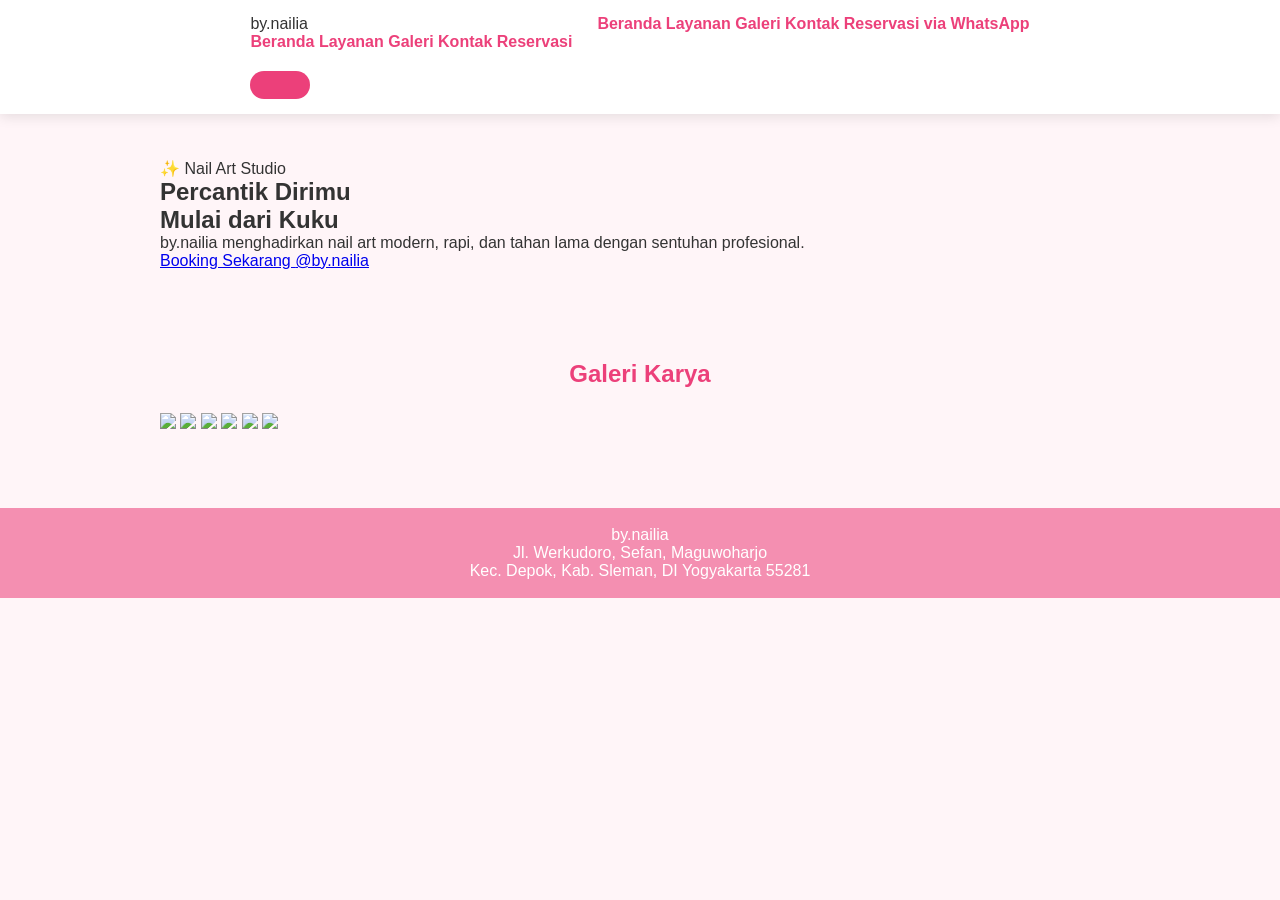
==== index.html @ e51bab2f "Update index.html" ====
<!DOCTYPE html>
<html lang="id">
<head>
    <meta charset="UTF-8">
    <meta name="viewport" content="width=device-width, initial-scale=1.0">
    <title>by.nailia | Nail Art Studio</title>

    <!-- Tailwind CSS CDN -->
    <script src="https://cdn.tailwindcss.com"></script>

    <!-- Lucide Icons -->
    <script src="https://unpkg.com/lucide@latest"></script>

    <!-- Google Fonts -->
    <link href="https://fonts.googleapis.com/css2?family=Playfair+Display:wght@700&family=Inter:wght@400;500;600;700&display=swap" rel="stylesheet">

    <!-- Custom CSS -->
    <link rel="stylesheet" href="style.css">
</head>

<body class="bg-rose-50/30 text-gray-800">

    <!-- Navbar -->
    <nav id="navbar" class="fixed w-full z-50 nav-transition py-6 bg-transparent">
        <div class="container mx-auto px-6 flex justify-between items-center">
            <div class="text-2xl font-serif font-bold text-rose-900 cursor-pointer">
                by<span class="text-rose-500">.nailia</span>
            </div>

            <div class="hidden md:flex space-x-8 items-center">
                <a href="#beranda" class="nav-link">Beranda</a>
                <a href="#layanan" class="nav-link">Layanan</a>
                <a href="#galeri" class="nav-link">Galeri</a>
                <a href="#kontak" class="nav-link">Kontak</a>
                <a href="https://wa.me/62895334598900" target="_blank" class="btn-primary">
                    Reservasi
                </a>
            </div>

            <button id="mobile-menu-btn" class="md:hidden text-gray-700">
                <i data-lucide="menu" size="28"></i>
            </button>
        </div>

        <div id="mobile-menu" class="hidden md:hidden bg-white absolute w-full shadow-xl border-t p-6 space-y-4">
            <a href="#beranda" class="mobile-link">Beranda</a>
            <a href="#layanan" class="mobile-link">Layanan</a>
            <a href="#galeri" class="mobile-link">Galeri</a>
            <a href="#kontak" class="mobile-link">Kontak</a>
            <a href="https://wa.me/62895334598900" target="_blank" class="btn-primary block text-center">
                Reservasi via WhatsApp
            </a>
        </div>
    </nav>

    <!-- Hero -->
    <section id="beranda" class="hero-section">
        <div class="blob blob-1"></div>
        <div class="blob blob-2"></div>
        <div class="blob blob-3"></div>

        <div class="container mx-auto px-6 relative z-10 text-center">
            <div class="badge">✨ Nail Art Studio</div>

            <h1 class="hero-title">
                Percantik Dirimu <br>
                Mulai dari <span class="gradient-text">Kuku</span>
            </h1>

            <p class="hero-desc">
                by.nailia menghadirkan nail art modern, rapi, dan tahan lama
                dengan sentuhan profesional.
            </p>

            <div class="flex flex-col md:flex-row justify-center gap-4">
                <a href="https://wa.me/62895334598900" target="_blank"
                   class="btn-primary flex items-center gap-2">
                    Booking Sekarang <i data-lucide="arrow-right"></i>
                </a>

                <a href="https://instagram.com/by.nailia" target="_blank"
                   class="btn-secondary flex items-center gap-2">
                    <i data-lucide="instagram" class="text-rose-500"></i>
                    @by.nailia
                </a>
            </div>
        </div>
    </section>

    <!-- Galeri -->
    <section id="galeri" class="py-20 bg-white">
        <div class="container mx-auto px-6">
            <h2 class="text-3xl font-serif font-bold text-center mb-12">
                Galeri Karya
            </h2>

            <div class="grid grid-cols-2 md:grid-cols-3 gap-6">
                <img src="https://images.unsplash.com/photo-1604654894610-df63bc536371?q=80&w=800&auto=format&fit=crop" class="gallery-img">
                <img src="https://images.unsplash.com/photo-1599695669265-27a36f556942?q=80&w=800&auto=format&fit=crop" class="gallery-img">
                <img src="https://images.unsplash.com/photo-1632973547721-e85d46e30891?q=80&w=800&auto=format&fit=crop" class="gallery-img">
                <img src="https://images.unsplash.com/photo-1522337360705-8763d39a8204?q=80&w=800&auto=format&fit=crop" class="gallery-img">
                <img src="https://images.unsplash.com/photo-1519017712217-a57921b7e5be?q=80&w=800&auto=format&fit=crop" class="gallery-img">
                <img src="https://images.unsplash.com/photo-1596919290826-b7d603a11c1d?q=80&w=800&auto=format&fit=crop" class="gallery-img">
            </div>
        </div>
    </section>

    <!-- Kontak -->
    <footer id="kontak" class="bg-gray-900 text-gray-300 py-12 text-center">
        <div class="text-2xl font-serif font-bold text-white mb-4">
            by<span class="text-rose-500">.nailia</span>
        </div>

        <p class="text-sm mb-2">
            Jl. Werkudoro, Sefan, Maguwoharjo
        </p>
        <p class="text-sm mb-6">
            Kec. Depok, Kab. Sleman, DI Yogyakarta 55281
        </p>

        <div class="flex justify-center gap-6 text-rose-500 mb-6">
            <a href="https://instagram.com/by.nailia" target="_blank">
                <i data-lucide="instagram
---- style.css ----
* {
    margin: 0;
    padding: 0;
    box-sizing: border-box;
    font-family: 'Segoe UI', sans-serif;
}

body {
    background-color: #fff5f8;
    color: #333;
}

/* Header */
header {
    background: linear-gradient(135deg, #f48fb1, #fbc2d9);
    text-align: center;
    padding: 45px 20px;
    color: white;
}

header h1 {
    font-size: 40px;
    letter-spacing: 1px;
}

header p {
    margin-top: 10px;
    font-size: 18px;
}

/* Navbar */
nav {
    background-color: white;
    display: flex;
    justify-content: center;
    gap: 25px;
    padding: 15px;
    box-shadow: 0 3px 12px rgba(0,0,0,0.1);
}

nav a {
    text-decoration: none;
    color: #ec407a;
    font-weight: 600;
}

nav a:hover {
    color: #c2185b;
}

/* Section */
section {
    padding: 45px 20px;
    max-width: 1000px;
    margin: auto;
}

section h2 {
    text-align: center;
    color: #ec407a;
    margin-bottom: 25px;
}

/* Gallery */
.gallery {
    display: grid;
    grid-template-columns: repeat(auto-fit, minmax(180px, 1fr));
    gap: 20px;
}

.card {
    background: white;
    padding: 35px;
    border-radius: 18px;
    text-align: center;
    font-size: 18px;
    box-shadow: 0 8px 20px rgba(0,0,0,0.12);
    transition: all 0.3s ease;
}

.card:hover {
    transform: translateY(-8px);
}

/* Services */
ul {
    list-style: none;
    text-align: center;
}

ul li {
    background-color: #fde4ec;
    margin: 12px auto;
    padding: 14px;
    width: 65%;
    border-radius: 12px;
}

/* Contact */
#contact {
    text-align: center;
}

button {
    margin-top: 20px;
    padding: 14px 30px;
    border: none;
    background-color: #ec407a;
    color: white;
    border-radius: 30px;
    font-size: 16px;
    cursor: pointer;
}

button:hover {
    background-color: #c2185b;
}

/* Footer */
footer {
    background-color: #f48fb1;
    color: white;
    text-align: center;
    padding: 18px;
    margin-top: 30px;
}
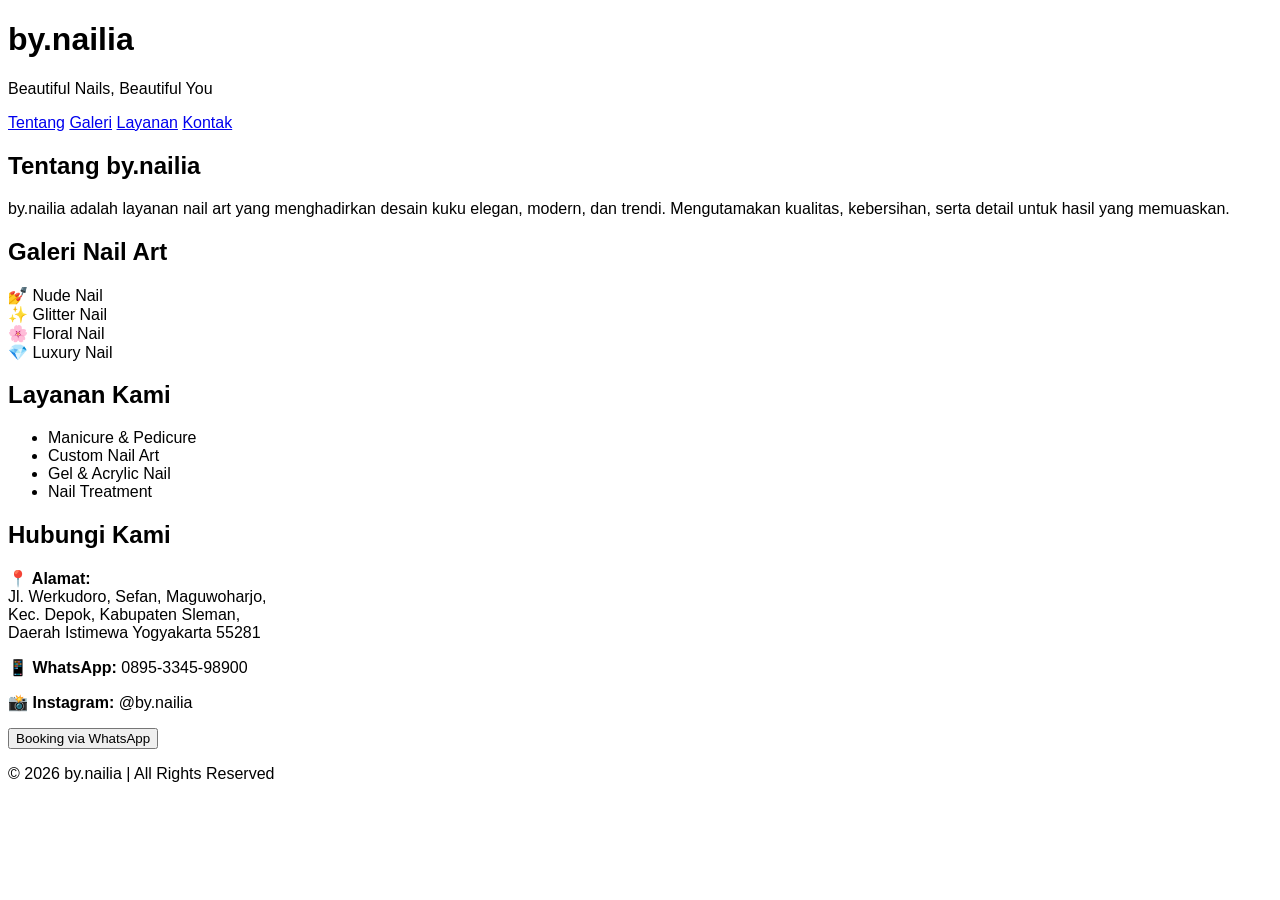
==== commit 6c6305ab: "Update index.html" ====
--- a/index.html
+++ b/index.html
@@ -4,120 +4,69 @@
     <meta charset="UTF-8">
     <meta name="viewport" content="width=device-width, initial-scale=1.0">
     <title>by.nailia | Nail Art Studio</title>
-
-    <!-- Tailwind CSS CDN -->
-    <script src="https://cdn.tailwindcss.com"></script>
-
-    <!-- Lucide Icons -->
-    <script src="https://unpkg.com/lucide@latest"></script>
-
-    <!-- Google Fonts -->
-    <link href="https://fonts.googleapis.com/css2?family=Playfair+Display:wght@700&family=Inter:wght@400;500;600;700&display=swap" rel="stylesheet">
-
-    <!-- Custom CSS -->
     <link rel="stylesheet" href="style.css">
 </head>
+<body>
 
-<body class="bg-rose-50/30 text-gray-800">
+    <header>
+        <h1>by.nailia</h1>
+        <p>Beautiful Nails, Beautiful You</p>
+    </header>
 
-    <!-- Navbar -->
-    <nav id="navbar" class="fixed w-full z-50 nav-transition py-6 bg-transparent">
-        <div class="container mx-auto px-6 flex justify-between items-center">
-            <div class="text-2xl font-serif font-bold text-rose-900 cursor-pointer">
-                by<span class="text-rose-500">.nailia</span>
-            </div>
-
-            <div class="hidden md:flex space-x-8 items-center">
-                <a href="#beranda" class="nav-link">Beranda</a>
-                <a href="#layanan" class="nav-link">Layanan</a>
-                <a href="#galeri" class="nav-link">Galeri</a>
-                <a href="#kontak" class="nav-link">Kontak</a>
-                <a href="https://wa.me/62895334598900" target="_blank" class="btn-primary">
-                    Reservasi
-                </a>
-            </div>
-
-            <button id="mobile-menu-btn" class="md:hidden text-gray-700">
-                <i data-lucide="menu" size="28"></i>
-            </button>
-        </div>
-
-        <div id="mobile-menu" class="hidden md:hidden bg-white absolute w-full shadow-xl border-t p-6 space-y-4">
-            <a href="#beranda" class="mobile-link">Beranda</a>
-            <a href="#layanan" class="mobile-link">Layanan</a>
-            <a href="#galeri" class="mobile-link">Galeri</a>
-            <a href="#kontak" class="mobile-link">Kontak</a>
-            <a href="https://wa.me/62895334598900" target="_blank" class="btn-primary block text-center">
-                Reservasi via WhatsApp
-            </a>
-        </div>
+    <nav>
+        <a href="#about">Tentang</a>
+        <a href="#gallery">Galeri</a>
+        <a href="#services">Layanan</a>
+        <a href="#contact">Kontak</a>
     </nav>
 
-    <!-- Hero -->
-    <section id="beranda" class="hero-section">
-        <div class="blob blob-1"></div>
-        <div class="blob blob-2"></div>
-        <div class="blob blob-3"></div>
+    <section id="about">
+        <h2>Tentang by.nailia</h2>
+        <p>
+            by.nailia adalah layanan nail art yang menghadirkan desain kuku
+            elegan, modern, dan trendi. Mengutamakan kualitas, kebersihan,
+            serta detail untuk hasil yang memuaskan.
+        </p>
+    </section>
 
-        <div class="container mx-auto px-6 relative z-10 text-center">
-            <div class="badge">✨ Nail Art Studio</div>
-
-            <h1 class="hero-title">
-                Percantik Dirimu <br>
-                Mulai dari <span class="gradient-text">Kuku</span>
-            </h1>
-
-            <p class="hero-desc">
-                by.nailia menghadirkan nail art modern, rapi, dan tahan lama
-                dengan sentuhan profesional.
-            </p>
-
-            <div class="flex flex-col md:flex-row justify-center gap-4">
-                <a href="https://wa.me/62895334598900" target="_blank"
-                   class="btn-primary flex items-center gap-2">
-                    Booking Sekarang <i data-lucide="arrow-right"></i>
-                </a>
-
-                <a href="https://instagram.com/by.nailia" target="_blank"
-                   class="btn-secondary flex items-center gap-2">
-                    <i data-lucide="instagram" class="text-rose-500"></i>
-                    @by.nailia
-                </a>
-            </div>
+    <section id="gallery">
+        <h2>Galeri Nail Art</h2>
+        <div class="gallery">
+            <div class="card">💅 Nude Nail</div>
+            <div class="card">✨ Glitter Nail</div>
+            <div class="card">🌸 Floral Nail</div>
+            <div class="card">💎 Luxury Nail</div>
         </div>
     </section>
 
-    <!-- Galeri -->
-    <section id="galeri" class="py-20 bg-white">
-        <div class="container mx-auto px-6">
-            <h2 class="text-3xl font-serif font-bold text-center mb-12">
-                Galeri Karya
-            </h2>
-
-            <div class="grid grid-cols-2 md:grid-cols-3 gap-6">
-                <img src="https://images.unsplash.com/photo-1604654894610-df63bc536371?q=80&w=800&auto=format&fit=crop" class="gallery-img">
-                <img src="https://images.unsplash.com/photo-1599695669265-27a36f556942?q=80&w=800&auto=format&fit=crop" class="gallery-img">
-                <img src="https://images.unsplash.com/photo-1632973547721-e85d46e30891?q=80&w=800&auto=format&fit=crop" class="gallery-img">
-                <img src="https://images.unsplash.com/photo-1522337360705-8763d39a8204?q=80&w=800&auto=format&fit=crop" class="gallery-img">
-                <img src="https://images.unsplash.com/photo-1519017712217-a57921b7e5be?q=80&w=800&auto=format&fit=crop" class="gallery-img">
-                <img src="https://images.unsplash.com/photo-1596919290826-b7d603a11c1d?q=80&w=800&auto=format&fit=crop" class="gallery-img">
-            </div>
-        </div>
+    <section id="services">
+        <h2>Layanan Kami</h2>
+        <ul>
+            <li>Manicure & Pedicure</li>
+            <li>Custom Nail Art</li>
+            <li>Gel & Acrylic Nail</li>
+            <li>Nail Treatment</li>
+        </ul>
     </section>
 
-    <!-- Kontak -->
-    <footer id="kontak" class="bg-gray-900 text-gray-300 py-12 text-center">
-        <div class="text-2xl font-serif font-bold text-white mb-4">
-            by<span class="text-rose-500">.nailia</span>
-        </div>
+    <section id="contact">
+        <h2>Hubungi Kami</h2>
+        <p><strong>📍 Alamat:</strong><br>
+        Jl. Werkudoro, Sefan, Maguwoharjo,<br>
+        Kec. Depok, Kabupaten Sleman,<br>
+        Daerah Istimewa Yogyakarta 55281</p>
 
-        <p class="text-sm mb-2">
-            Jl. Werkudoro, Sefan, Maguwoharjo
-        </p>
-        <p class="text-sm mb-6">
-            Kec. Depok, Kab. Sleman, DI Yogyakarta 55281
-        </p>
+        <p><strong>📱 WhatsApp:</strong> 0895-3345-98900</p>
+        <p><strong>📸 Instagram:</strong> @by.nailia</p>
 
-        <div class="flex justify-center gap-6 text-rose-500 mb-6">
-            <a href="https://instagram.com/by.nailia" target="_blank">
-                <i data-lucide="instagram
+        <a href="https://wa.me/62895334598900" target="_blank">
+            <button>Booking via WhatsApp</button>
+        </a>
+    </section>
+
+    <footer>
+        <p>© 2026 by.nailia | All Rights Reserved</p>
+    </footer>
+
+</body>
+</html>
--- a/style.css
+++ b/style.css
@@ -1,126 +1,126 @@
-* {
-    margin: 0;
-    padding: 0;
-    box-sizing: border-box;
-    font-family: 'Segoe UI', sans-serif;
+body {
+    font-family: 'Inter', sans-serif;
 }
 
-body {
-    background-color: #fff5f8;
-    color: #333;
+.font-serif {
+    font-family: 'Playfair Display', serif;
 }
 
-/* Header */
-header {
-    background: linear-gradient(135deg, #f48fb1, #fbc2d9);
-    text-align: center;
-    padding: 45px 20px;
-    color: white;
-}
-
-header h1 {
-    font-size: 40px;
-    letter-spacing: 1px;
-}
-
-header p {
-    margin-top: 10px;
-    font-size: 18px;
-}
-
-/* Navbar */
-nav {
-    background-color: white;
-    display: flex;
-    justify-content: center;
-    gap: 25px;
-    padding: 15px;
-    box-shadow: 0 3px 12px rgba(0,0,0,0.1);
-}
-
-nav a {
-    text-decoration: none;
-    color: #ec407a;
-    font-weight: 600;
-}
-
-nav a:hover {
-    color: #c2185b;
-}
-
-/* Section */
-section {
-    padding: 45px 20px;
-    max-width: 1000px;
-    margin: auto;
-}
-
-section h2 {
-    text-align: center;
-    color: #ec407a;
-    margin-bottom: 25px;
-}
-
-/* Gallery */
-.gallery {
-    display: grid;
-    grid-template-columns: repeat(auto-fit, minmax(180px, 1fr));
-    gap: 20px;
-}
-
-.card {
-    background: white;
-    padding: 35px;
-    border-radius: 18px;
-    text-align: center;
-    font-size: 18px;
-    box-shadow: 0 8px 20px rgba(0,0,0,0.12);
+.nav-transition {
     transition: all 0.3s ease;
 }
 
-.card:hover {
-    transform: translateY(-8px);
+.nav-link {
+    color: #4b5563;
+    font-weight: 500;
 }
 
-/* Services */
-ul {
-    list-style: none;
-    text-align: center;
+.nav-link:hover {
+    color: #e11d48;
 }
 
-ul li {
-    background-color: #fde4ec;
-    margin: 12px auto;
-    padding: 14px;
-    width: 65%;
-    border-radius: 12px;
+.btn-primary {
+    padding: 0.75rem 2rem;
+    background: #f43f5e;
+    color: white;
+    border-radius: 9999px;
+    font-weight: 600;
+    transition: all 0.3s;
 }
 
-/* Contact */
-#contact {
-    text-align: center;
+.btn-primary:hover {
+    background: #e11d48;
+    transform: scale(1.05);
 }
 
-button {
-    margin-top: 20px;
-    padding: 14px 30px;
-    border: none;
-    background-color: #ec407a;
-    color: white;
-    border-radius: 30px;
-    font-size: 16px;
-    cursor: pointer;
+.btn-secondary {
+    padding: 0.75rem 2rem;
+    border: 1px solid #e5e7eb;
+    border-radius: 9999px;
+    font-weight: 600;
+    background: white;
 }
 
-button:hover {
-    background-color: #c2185b;
+.hero-section {
+    position: relative;
+    padding: 10rem 0 6rem;
+    overflow: hidden;
 }
 
-/* Footer */
-footer {
-    background-color: #f48fb1;
-    color: white;
-    text-align: center;
-    padding: 18px;
-    margin-top: 30px;
+.hero-title {
+    font-size: 3rem;
+    font-weight: 700;
+    margin-bottom: 1.5rem;
 }
+
+.hero-desc {
+    max-width: 600px;
+    margin: 0 auto 2.5rem;
+    color: #6b7280;
+}
+
+.gradient-text {
+    background: linear-gradient(to right, #f43f5e, #a855f7);
+    -webkit-background-clip: text;
+    color: transparent;
+}
+
+.badge {
+    display: inline-block;
+    padding: 0.4rem 1rem;
+    background: #ffe4e6;
+    color: #e11d48;
+    border-radius: 9999px;
+    font-size: 0.875rem;
+    font-weight: 600;
+    margin-bottom: 1.5rem;
+}
+
+.gallery-img {
+    border-radius: 1rem;
+    aspect-ratio: 1 / 1;
+    object-fit: cover;
+    transition: transform 0.5s;
+}
+
+.gallery-img:hover {
+    transform: scale(1.05);
+}
+
+/* Blob animation */
+@keyframes blob {
+    0% { transform: translate(0,0) scale(1); }
+    33% { transform: translate(30px,-50px) scale(1.1); }
+    66% { transform: translate(-20px,20px) scale(0.9); }
+    100% { transform: translate(0,0) scale(1); }
+}
+
+.blob {
+    position: absolute;
+    width: 24rem;
+    height: 24rem;
+    border-radius: 50%;
+    filter: blur(60px);
+    opacity: 0.3;
+    animation: blob 7s infinite;
+}
+
+.blob-1 {
+    background: #fecdd3;
+    top: -5rem;
+    right: -5rem;
+}
+
+.blob-2 {
+    background: #e9d5ff;
+    top: -5rem;
+    left: -5rem;
+    animation-delay: 2s;
+}
+
+.blob-3 {
+    background: #fbcfe8;
+    bottom: -8rem;
+    left: 5rem;
+    animation-delay: 4s;
+}
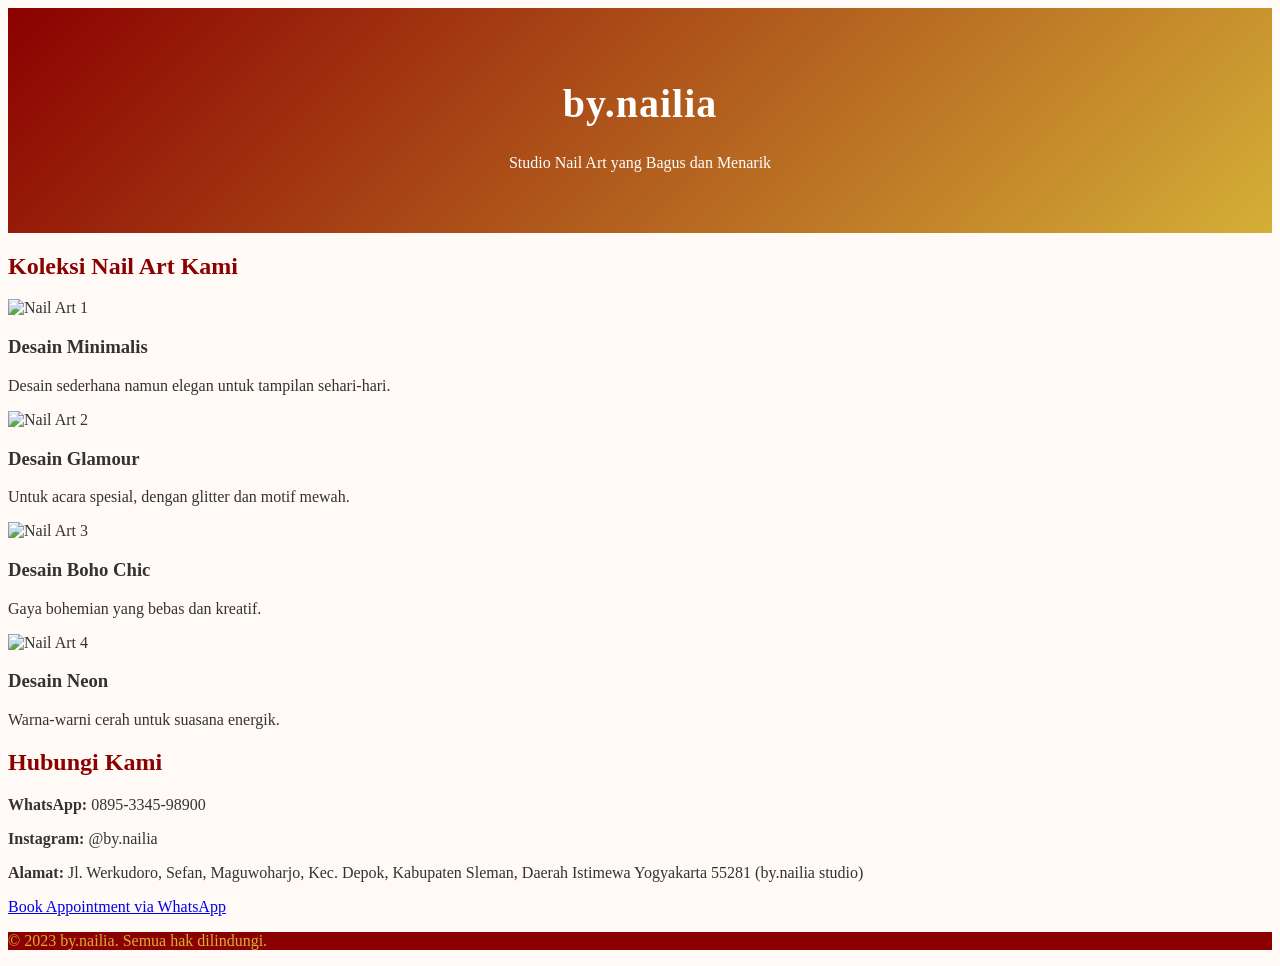
==== commit dd736df5: "Update index.html" ====
--- a/index.html
+++ b/index.html
@@ -3,70 +3,53 @@
 <head>
     <meta charset="UTF-8">
     <meta name="viewport" content="width=device-width, initial-scale=1.0">
-    <title>by.nailia | Nail Art Studio</title>
+    <title>by.nailia - Nail Art Studio</title>
     <link rel="stylesheet" href="style.css">
 </head>
 <body>
-
     <header>
         <h1>by.nailia</h1>
-        <p>Beautiful Nails, Beautiful You</p>
+        <p>Studio Nail Art yang Bagus dan Menarik</p>
     </header>
-
-    <nav>
-        <a href="#about">Tentang</a>
-        <a href="#gallery">Galeri</a>
-        <a href="#services">Layanan</a>
-        <a href="#contact">Kontak</a>
-    </nav>
-
-    <section id="about">
-        <h2>Tentang by.nailia</h2>
-        <p>
-            by.nailia adalah layanan nail art yang menghadirkan desain kuku
-            elegan, modern, dan trendi. Mengutamakan kualitas, kebersihan,
-            serta detail untuk hasil yang memuaskan.
-        </p>
-    </section>
-
-    <section id="gallery">
-        <h2>Galeri Nail Art</h2>
-        <div class="gallery">
-            <div class="card">💅 Nude Nail</div>
-            <div class="card">✨ Glitter Nail</div>
-            <div class="card">🌸 Floral Nail</div>
-            <div class="card">💎 Luxury Nail</div>
-        </div>
-    </section>
-
-    <section id="services">
-        <h2>Layanan Kami</h2>
-        <ul>
-            <li>Manicure & Pedicure</li>
-            <li>Custom Nail Art</li>
-            <li>Gel & Acrylic Nail</li>
-            <li>Nail Treatment</li>
-        </ul>
-    </section>
-
-    <section id="contact">
-        <h2>Hubungi Kami</h2>
-        <p><strong>📍 Alamat:</strong><br>
-        Jl. Werkudoro, Sefan, Maguwoharjo,<br>
-        Kec. Depok, Kabupaten Sleman,<br>
-        Daerah Istimewa Yogyakarta 55281</p>
-
-        <p><strong>📱 WhatsApp:</strong> 0895-3345-98900</p>
-        <p><strong>📸 Instagram:</strong> @by.nailia</p>
-
-        <a href="https://wa.me/62895334598900" target="_blank">
-            <button>Booking via WhatsApp</button>
-        </a>
-    </section>
-
+    
+    <div class="container">
+        <section class="section">
+            <h2>Koleksi Nail Art Kami</h2>
+            <div class="nail-art-gallery">
+                <div class="nail-art-item">
+                    <img src="https://via.placeholder.com/300x200?text=Nail+Art+1" alt="Nail Art 1">
+                    <h3>Desain Minimalis</h3>
+                    <p>Desain sederhana namun elegan untuk tampilan sehari-hari.</p>
+                </div>
+                <div class="nail-art-item">
+                    <img src="https://via.placeholder.com/300x200?text=Nail+Art+2" alt="Nail Art 2">
+                    <h3>Desain Glamour</h3>
+                    <p>Untuk acara spesial, dengan glitter dan motif mewah.</p>
+                </div>
+                <div class="nail-art-item">
+                    <img src="https://via.placeholder.com/300x200?text=Nail+Art+3" alt="Nail Art 3">
+                    <h3>Desain Boho Chic</h3>
+                    <p>Gaya bohemian yang bebas dan kreatif.</p>
+                </div>
+                <div class="nail-art-item">
+                    <img src="https://via.placeholder.com/300x200?text=Nail+Art+4" alt="Nail Art 4">
+                    <h3>Desain Neon</h3>
+                    <p>Warna-warni cerah untuk suasana energik.</p>
+                </div>
+            </div>
+        </section>
+        
+        <section class="section contact">
+            <h2>Hubungi Kami</h2>
+            <p><strong>WhatsApp:</strong> 0895-3345-98900</p>
+            <p><strong>Instagram:</strong> @by.nailia</p>
+            <p><strong>Alamat:</strong> Jl. Werkudoro, Sefan, Maguwoharjo, Kec. Depok, Kabupaten Sleman, Daerah Istimewa Yogyakarta 55281 (by.nailia studio)</p>
+            <a href="https://wa.me/0895334598900?text=Halo%20by.nailia,%20saya%20ingin%20booking%20appointment%20untuk%20nail%20art." class="booking-btn" target="_blank">Book Appointment via WhatsApp</a>
+        </section>
+    </div>
+    
     <footer>
-        <p>© 2026 by.nailia | All Rights Reserved</p>
+        <p>&copy; 2023 by.nailia. Semua hak dilindungi.</p>
     </footer>
-
 </body>
 </html>
--- a/style.css
+++ b/style.css
@@ -1,126 +1,59 @@
 body {
-    font-family: 'Inter', sans-serif;
+    background-color: #fffaf5; /* putih hangat */
+    color: #333;
 }
 
-.font-serif {
-    font-family: 'Playfair Display', serif;
+/* Header */
+header {
+    background: linear-gradient(135deg, #8b0000, #d4af37);
+    text-align: center;
+    padding: 45px 20px;
+    color: white;
 }
 
-.nav-transition {
-    transition: all 0.3s ease;
+header h1 {
+    font-size: 40px;
+    letter-spacing: 1px;
 }
 
-.nav-link {
-    color: #4b5563;
-    font-weight: 500;
+/* Navbar */
+nav a {
+    color: #8b0000;
+    font-weight: 600;
 }
 
-.nav-link:hover {
-    color: #e11d48;
+nav a:hover {
+    color: #d4af37;
 }
 
-.btn-primary {
-    padding: 0.75rem 2rem;
-    background: #f43f5e;
-    color: white;
-    border-radius: 9999px;
-    font-weight: 600;
-    transition: all 0.3s;
+/* Section Title */
+section h2 {
+    color: #8b0000;
 }
 
-.btn-primary:hover {
-    background: #e11d48;
-    transform: scale(1.05);
+/* Card */
+.card {
+    background: white;
+    box-shadow: 0 8px 20px rgba(0,0,0,0.12);
 }
 
-.btn-secondary {
-    padding: 0.75rem 2rem;
-    border: 1px solid #e5e7eb;
-    border-radius: 9999px;
-    font-weight: 600;
-    background: white;
+/* Services */
+ul li {
+    background-color: #f5e6c8; /* gold soft */
 }
 
-.hero-section {
-    position: relative;
-    padding: 10rem 0 6rem;
-    overflow: hidden;
+/* Button */
+button {
+    background: linear-gradient(135deg, #8b0000, #d4af37);
+    color: white;
 }
 
-.hero-title {
-    font-size: 3rem;
-    font-weight: 700;
-    margin-bottom: 1.5rem;
+button:hover {
+    background: linear-gradient(135deg, #6e0000, #b8962e);
 }
 
-.hero-desc {
-    max-width: 600px;
-    margin: 0 auto 2.5rem;
-    color: #6b7280;
+/* Footer */
+footer {
+    background-color: #8b0000;
+    color: #d4af37;
 }
-
-.gradient-text {
-    background: linear-gradient(to right, #f43f5e, #a855f7);
-    -webkit-background-clip: text;
-    color: transparent;
-}
-
-.badge {
-    display: inline-block;
-    padding: 0.4rem 1rem;
-    background: #ffe4e6;
-    color: #e11d48;
-    border-radius: 9999px;
-    font-size: 0.875rem;
-    font-weight: 600;
-    margin-bottom: 1.5rem;
-}
-
-.gallery-img {
-    border-radius: 1rem;
-    aspect-ratio: 1 / 1;
-    object-fit: cover;
-    transition: transform 0.5s;
-}
-
-.gallery-img:hover {
-    transform: scale(1.05);
-}
-
-/* Blob animation */
-@keyframes blob {
-    0% { transform: translate(0,0) scale(1); }
-    33% { transform: translate(30px,-50px) scale(1.1); }
-    66% { transform: translate(-20px,20px) scale(0.9); }
-    100% { transform: translate(0,0) scale(1); }
-}
-
-.blob {
-    position: absolute;
-    width: 24rem;
-    height: 24rem;
-    border-radius: 50%;
-    filter: blur(60px);
-    opacity: 0.3;
-    animation: blob 7s infinite;
-}
-
-.blob-1 {
-    background: #fecdd3;
-    top: -5rem;
-    right: -5rem;
-}
-
-.blob-2 {
-    background: #e9d5ff;
-    top: -5rem;
-    left: -5rem;
-    animation-delay: 2s;
-}
-
-.blob-3 {
-    background: #fbcfe8;
-    bottom: -8rem;
-    left: 5rem;
-    animation-delay: 4s;
-}
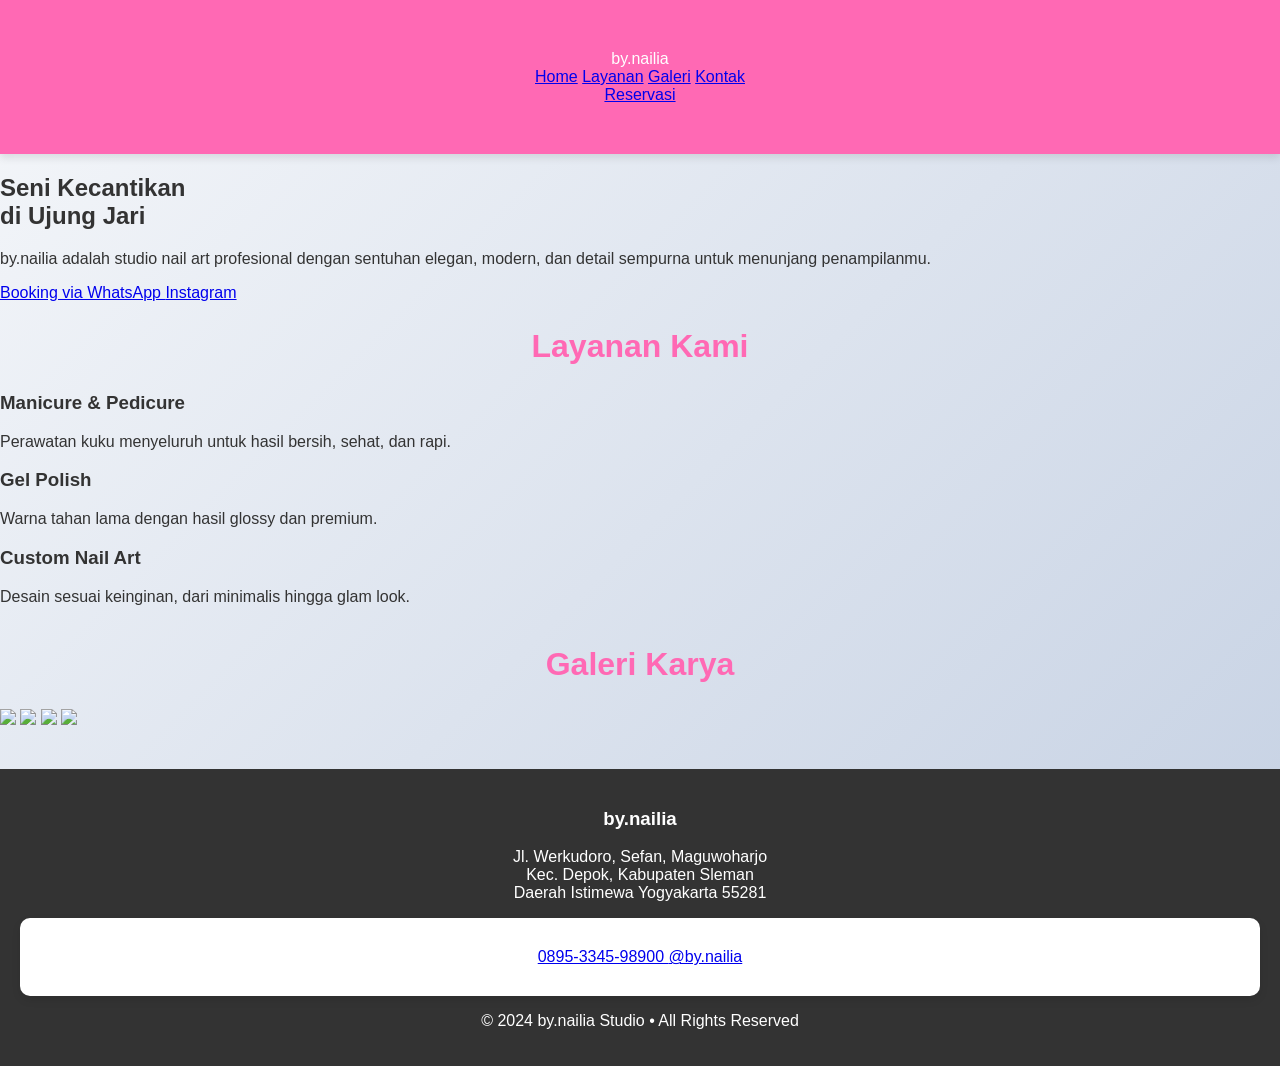
==== commit 60fc9d25: "Update index.html" ====
--- a/index.html
+++ b/index.html
@@ -3,53 +3,109 @@
 <head>
     <meta charset="UTF-8">
     <meta name="viewport" content="width=device-width, initial-scale=1.0">
-    <title>by.nailia - Nail Art Studio</title>
+    <title>by.nailia | Nail Art Studio</title>
+
+    <!-- Google Fonts -->
+    <link href="https://fonts.googleapis.com/css2?family=Playfair+Display:wght@600;700&family=Poppins:wght@300;400;500;600&display=swap" rel="stylesheet">
+
+    <!-- CSS -->
     <link rel="stylesheet" href="style.css">
+
+    <!-- Icons -->
+    <script src="https://unpkg.com/lucide@latest"></script>
 </head>
 <body>
-    <header>
-        <h1>by.nailia</h1>
-        <p>Studio Nail Art yang Bagus dan Menarik</p>
-    </header>
-    
-    <div class="container">
-        <section class="section">
-            <h2>Koleksi Nail Art Kami</h2>
-            <div class="nail-art-gallery">
-                <div class="nail-art-item">
-                    <img src="https://via.placeholder.com/300x200?text=Nail+Art+1" alt="Nail Art 1">
-                    <h3>Desain Minimalis</h3>
-                    <p>Desain sederhana namun elegan untuk tampilan sehari-hari.</p>
-                </div>
-                <div class="nail-art-item">
-                    <img src="https://via.placeholder.com/300x200?text=Nail+Art+2" alt="Nail Art 2">
-                    <h3>Desain Glamour</h3>
-                    <p>Untuk acara spesial, dengan glitter dan motif mewah.</p>
-                </div>
-                <div class="nail-art-item">
-                    <img src="https://via.placeholder.com/300x200?text=Nail+Art+3" alt="Nail Art 3">
-                    <h3>Desain Boho Chic</h3>
-                    <p>Gaya bohemian yang bebas dan kreatif.</p>
-                </div>
-                <div class="nail-art-item">
-                    <img src="https://via.placeholder.com/300x200?text=Nail+Art+4" alt="Nail Art 4">
-                    <h3>Desain Neon</h3>
-                    <p>Warna-warni cerah untuk suasana energik.</p>
-                </div>
-            </div>
-        </section>
-        
-        <section class="section contact">
-            <h2>Hubungi Kami</h2>
-            <p><strong>WhatsApp:</strong> 0895-3345-98900</p>
-            <p><strong>Instagram:</strong> @by.nailia</p>
-            <p><strong>Alamat:</strong> Jl. Werkudoro, Sefan, Maguwoharjo, Kec. Depok, Kabupaten Sleman, Daerah Istimewa Yogyakarta 55281 (by.nailia studio)</p>
-            <a href="https://wa.me/0895334598900?text=Halo%20by.nailia,%20saya%20ingin%20booking%20appointment%20untuk%20nail%20art." class="booking-btn" target="_blank">Book Appointment via WhatsApp</a>
-        </section>
+
+<!-- NAVBAR -->
+<header class="navbar">
+    <div class="logo">by<span>.nailia</span></div>
+    <nav>
+        <a href="#home">Home</a>
+        <a href="#services">Layanan</a>
+        <a href="#gallery">Galeri</a>
+        <a href="#contact">Kontak</a>
+    </nav>
+    <a href="https://wa.me/62895334598900" target="_blank" class="btn-gold">
+        Reservasi
+    </a>
+</header>
+
+<!-- HERO -->
+<section id="home" class="hero">
+    <div class="hero-content">
+        <h1>Seni Kecantikan<br><span>di Ujung Jari</span></h1>
+        <p>
+            by.nailia adalah studio nail art profesional dengan sentuhan elegan,
+            modern, dan detail sempurna untuk menunjang penampilanmu.
+        </p>
+        <div class="hero-btn">
+            <a href="https://wa.me/62895334598900" target="_blank" class="btn-gold">
+                Booking via WhatsApp
+            </a>
+            <a href="https://instagram.com/by.nailia" target="_blank" class="btn-outline">
+                Instagram
+            </a>
+        </div>
     </div>
-    
-    <footer>
-        <p>&copy; 2023 by.nailia. Semua hak dilindungi.</p>
-    </footer>
+</section>
+
+<!-- SERVICES -->
+<section id="services" class="section">
+    <h2>Layanan Kami</h2>
+    <div class="services">
+        <div class="card">
+            <h3>Manicure & Pedicure</h3>
+            <p>Perawatan kuku menyeluruh untuk hasil bersih, sehat, dan rapi.</p>
+        </div>
+        <div class="card">
+            <h3>Gel Polish</h3>
+            <p>Warna tahan lama dengan hasil glossy dan premium.</p>
+        </div>
+        <div class="card">
+            <h3>Custom Nail Art</h3>
+            <p>Desain sesuai keinginan, dari minimalis hingga glam look.</p>
+        </div>
+    </div>
+</section>
+
+<!-- GALLERY -->
+<section id="gallery" class="section dark">
+    <h2>Galeri Karya</h2>
+    <div class="gallery">
+        <img src="https://images.unsplash.com/photo-1604654894610-df63bc536371?q=80&w=800&auto=format&fit=crop">
+        <img src="https://images.unsplash.com/photo-1599695669265-27a36f556942?q=80&w=800&auto=format&fit=crop">
+        <img src="https://images.unsplash.com/photo-1632973547721-e85d46e30891?q=80&w=800&auto=format&fit=crop">
+        <img src="https://images.unsplash.com/photo-1522337360705-8763d39a8204?q=80&w=800&auto=format&fit=crop">
+    </div>
+</section>
+
+<!-- CONTACT -->
+<footer id="contact" class="footer">
+    <h3>by<span>.nailia</span></h3>
+
+    <p>
+        Jl. Werkudoro, Sefan, Maguwoharjo<br>
+        Kec. Depok, Kabupaten Sleman<br>
+        Daerah Istimewa Yogyakarta 55281
+    </p>
+
+    <div class="contact">
+        <a href="https://wa.me/62895334598900" target="_blank">
+            <i data-lucide="phone"></i> 0895-3345-98900
+        </a>
+        <a href="https://instagram.com/by.nailia" target="_blank">
+            <i data-lucide="instagram"></i> @by.nailia
+        </a>
+    </div>
+
+    <p class="copyright">
+        © 2024 by.nailia Studio • All Rights Reserved
+    </p>
+</footer>
+
+<script>
+    lucide.createIcons();
+</script>
+
 </body>
 </html>
--- a/style.css
+++ b/style.css
@@ -1,59 +1,114 @@
 body {
-    background-color: #fffaf5; /* putih hangat */
+    font-family: 'Arial', sans-serif;
+    margin: 0;
+    padding: 0;
+    background: linear-gradient(135deg, #f5f7fa, #c3cfe2);
     color: #333;
 }
-
-/* Header */
 header {
-    background: linear-gradient(135deg, #8b0000, #d4af37);
+    background-color: #ff69b4;
+    color: white;
     text-align: center;
-    padding: 45px 20px;
+    padding: 50px 20px;
+    box-shadow: 0 4px 8px rgba(0,0,0,0.1);
+}
+header h1 {
+    margin: 0;
+    font-size: 3em;
+    text-shadow: 2px 2px 4px rgba(0,0,0,0.3);
+}
+.container {
+    max-width: 1200px;
+    margin: 0 auto;
+    padding: 20px;
+}
+.section {
+    margin-bottom: 40px;
+}
+.section h2 {
+    text-align: center;
+    color: #ff69b4;
+    font-size: 2em;
+}
+.nail-art-gallery {
+    display: flex;
+    flex-wrap: wrap;
+    gap: 20px;
+    justify-content: center;
+}
+.nail-art-item {
+    background: white;
+    border-radius: 10px;
+    box-shadow: 0 4px 8px rgba(0,0,0,0.1);
+    overflow: hidden;
+    width: 300px;
+    transition: transform 0.3s;
+}
+.nail-art-item:hover {
+    transform: scale(1.05);
+}
+.nail-art-item img {
+    width: 100%;
+    height: 200px;
+    object-fit: cover;
+}
+.nail-art-item h3 {
+    padding: 15px;
+    margin: 0;
+    font-size: 1.5em;
+    color: #ff69b4;
+}
+.nail-art-item p {
+    padding: 0 15px 15px;
+    margin: 0;
+}
+.contact {
+    background: white;
+    padding: 30px;
+    border-radius: 10px;
+    box-shadow: 0 4px 8px rgba(0,0,0,0.1);
+    text-align: center;
+}
+.contact h2 {
+    color: #ff69b4;
+    margin-bottom: 20px;
+}
+.contact p {
+    margin: 10px 0;
+    font-size: 1.1em;
+}
+.booking-btn {
+    display: inline-block;
+    background-color: #25d366; /* Warna hijau WhatsApp */
     color: white;
+    padding: 15px 30px;
+    text-decoration: none;
+    border-radius: 5px;
+    font-size: 1.1em;
+    font-weight: bold;
+    margin-top: 20px;
+    transition: background-color 0.3s;
 }
-
-header h1 {
-    font-size: 40px;
-    letter-spacing: 1px;
+.booking-btn:hover {
+    background-color: #128c7e; /* Warna hijau gelap saat hover */
 }
-
-/* Navbar */
-nav a {
-    color: #8b0000;
-    font-weight: 600;
+footer {
+    background-color: #333;
+    color: white;
+    text-align: center;
+    padding: 20px;
+    margin-top: 40px;
 }
-
-nav a:hover {
-    color: #d4af37;
+@media (max-width: 768px) {
+    .nail-art-gallery {
+        flex-direction: column;
+        align-items: center;
+    }
+    .nail-art-item {
+        width: 90%;
+    }
+    .booking-btn {
+        padding: 12px 25px;
+        font-size: 1em;
+    }
 }
-
-/* Section Title */
-section h2 {
-    color: #8b0000;
-}
-
-/* Card */
-.card {
-    background: white;
-    box-shadow: 0 8px 20px rgba(0,0,0,0.12);
-}
-
-/* Services */
-ul li {
-    background-color: #f5e6c8; /* gold soft */
-}
-
-/* Button */
-button {
-    background: linear-gradient(135deg, #8b0000, #d4af37);
-    color: white;
-}
-
-button:hover {
-    background: linear-gradient(135deg, #6e0000, #b8962e);
-}
-
-/* Footer */
-footer {
-    background-color: #8b0000;
-    color: #d4af37;
-}
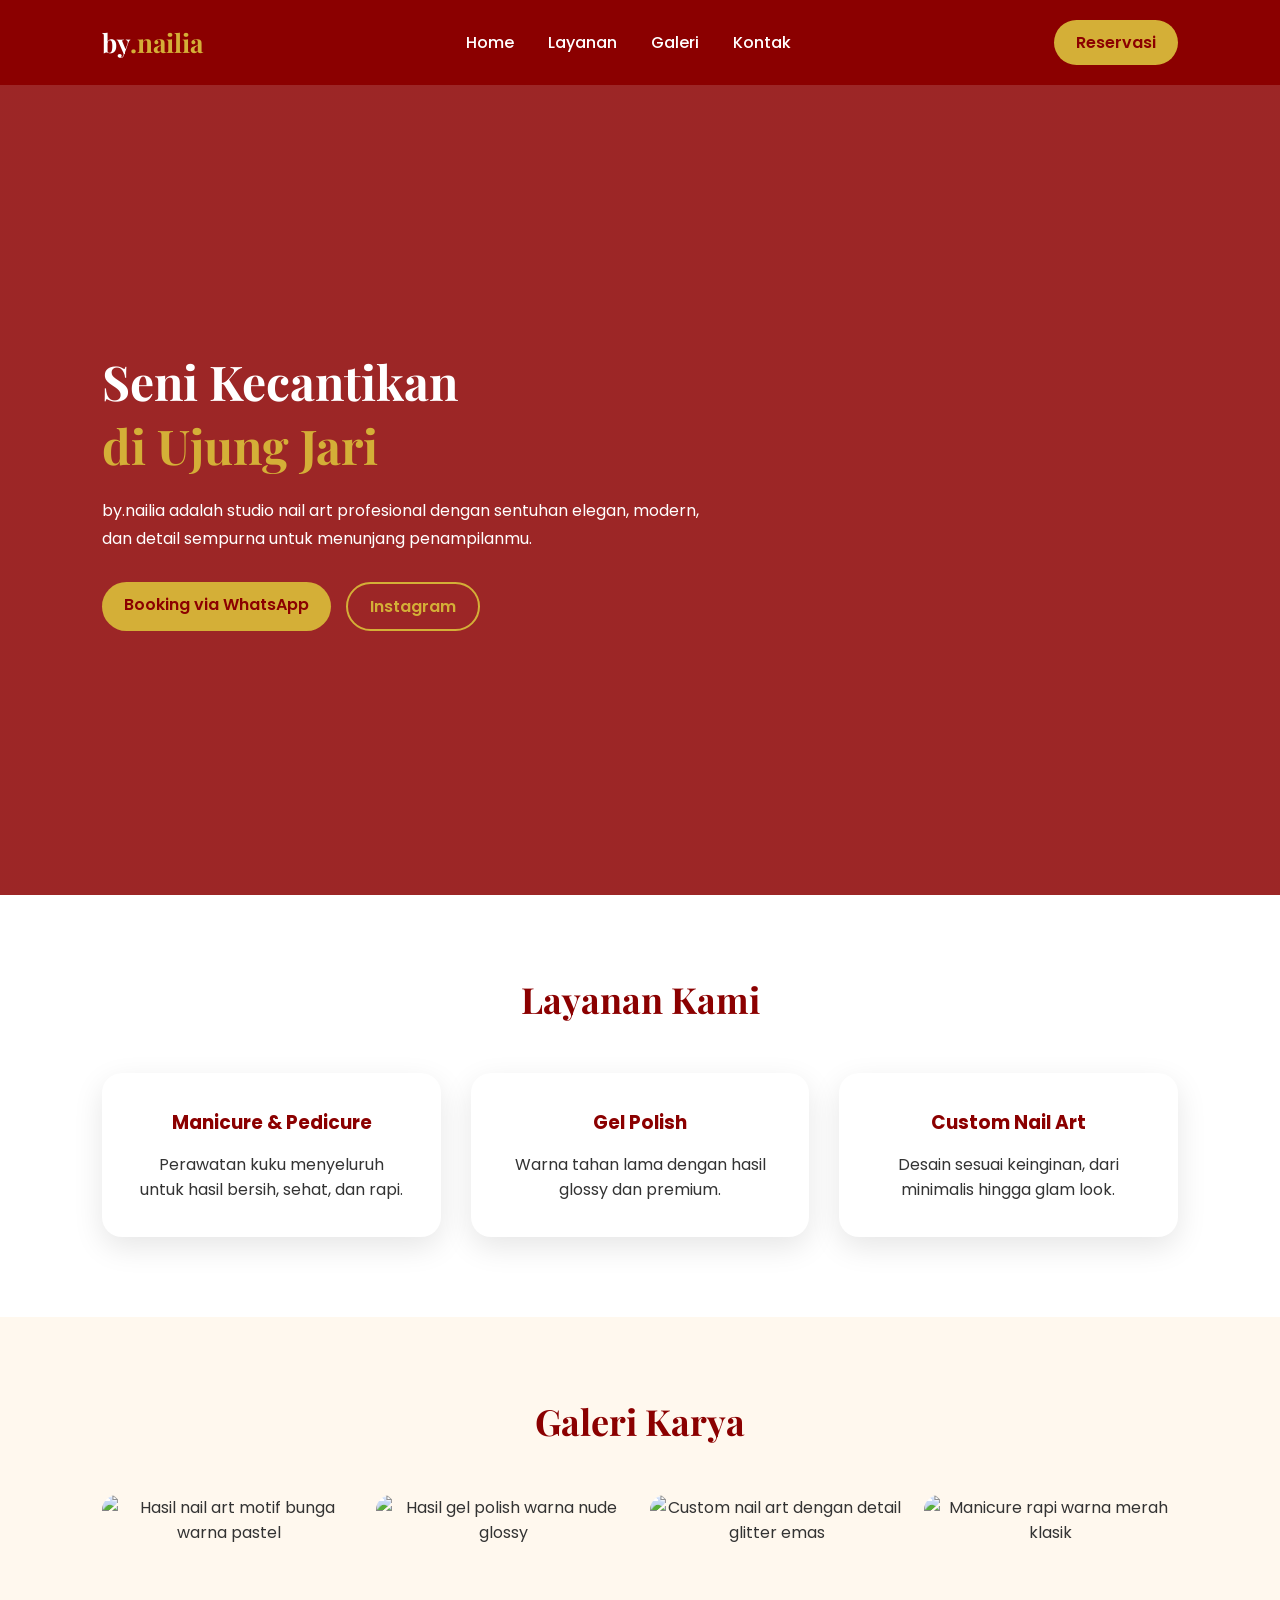
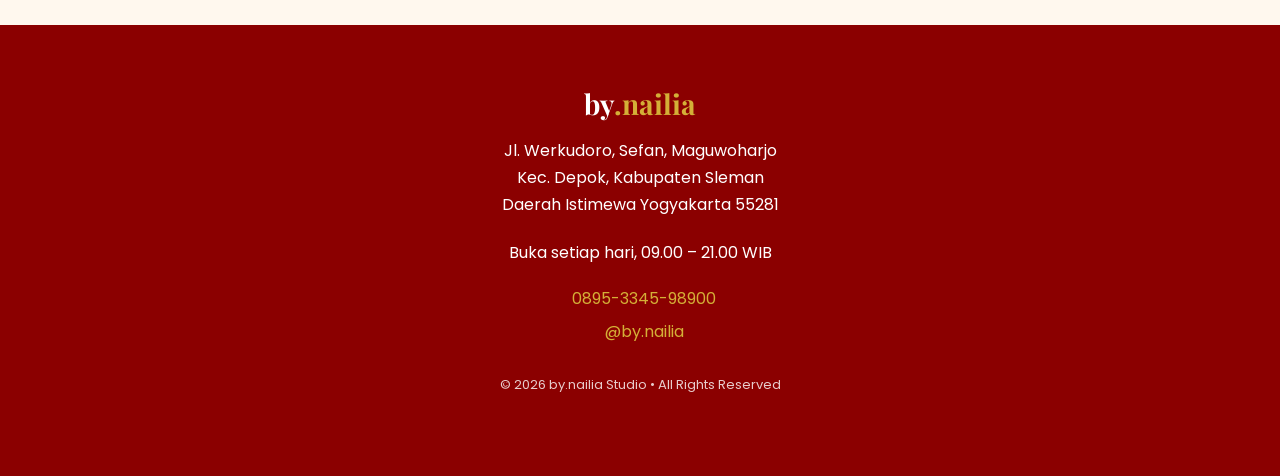
==== commit 078f5e3e: "Update index.html update" ====
--- a/index.html
+++ b/index.html
@@ -4,6 +4,10 @@
     <meta charset="UTF-8">
     <meta name="viewport" content="width=device-width, initial-scale=1.0">
     <title>by.nailia | Nail Art Studio</title>
+    <meta name="description" content="by.nailia adalah studio nail art profesional di Sleman, Yogyakarta. Manicure, pedicure, gel polish, dan custom nail art dengan hasil elegan dan tahan lama.">
+
+    <!-- Favicon (emoji) -->
+    <link rel="icon" href="data:image/svg+xml,<svg xmlns=%22http://www.w3.org/2000/svg%22 viewBox=%220 0 100 100%22><text y=%22.9em%22 font-size=%2290%22>💅</text></svg>">
 
     <!-- Google Fonts -->
     <link href="https://fonts.googleapis.com/css2?family=Playfair+Display:wght@600;700&family=Poppins:wght@300;400;500;600&display=swap" rel="stylesheet">
@@ -72,10 +76,10 @@
 <section id="gallery" class="section dark">
     <h2>Galeri Karya</h2>
     <div class="gallery">
-        <img src="https://images.unsplash.com/photo-1604654894610-df63bc536371?q=80&w=800&auto=format&fit=crop">
-        <img src="https://images.unsplash.com/photo-1599695669265-27a36f556942?q=80&w=800&auto=format&fit=crop">
-        <img src="https://images.unsplash.com/photo-1632973547721-e85d46e30891?q=80&w=800&auto=format&fit=crop">
-        <img src="https://images.unsplash.com/photo-1522337360705-8763d39a8204?q=80&w=800&auto=format&fit=crop">
+        <img src="https://images.unsplash.com/photo-1604654894610-df63bc536371?q=80&w=800&auto=format&fit=crop" alt="Hasil nail art motif bunga warna pastel">
+        <img src="https://images.unsplash.com/photo-1599695669265-27a36f556942?q=80&w=800&auto=format&fit=crop" alt="Hasil gel polish warna nude glossy">
+        <img src="https://images.unsplash.com/photo-1632973547721-e85d46e30891?q=80&w=800&auto=format&fit=crop" alt="Custom nail art dengan detail glitter emas">
+        <img src="https://images.unsplash.com/photo-1522337360705-8763d39a8204?q=80&w=800&auto=format&fit=crop" alt="Manicure rapi warna merah klasik">
     </div>
 </section>
 
@@ -89,6 +93,10 @@
         Daerah Istimewa Yogyakarta 55281
     </p>
 
+    <p class="jam-operasional">
+        Buka setiap hari, 09.00 – 21.00 WIB
+    </p>
+
     <div class="contact">
         <a href="https://wa.me/62895334598900" target="_blank">
             <i data-lucide="phone"></i> 0895-3345-98900
@@ -99,7 +107,7 @@
     </div>
 
     <p class="copyright">
-        © 2024 by.nailia Studio • All Rights Reserved
+        © 2026 by.nailia Studio • All Rights Reserved
     </p>
 </footer>
 
--- a/style.css
+++ b/style.css
@@ -1,114 +1,195 @@
-body {
-    font-family: 'Arial', sans-serif;
+* {
     margin: 0;
     padding: 0;
-    background: linear-gradient(135deg, #f5f7fa, #c3cfe2);
+    box-sizing: border-box;
+}
+
+body {
+    font-family: 'Poppins', sans-serif;
+    background: #fff;
     color: #333;
 }
-header {
-    background-color: #ff69b4;
-    color: white;
+
+/* NAVBAR */
+.navbar {
+    display: flex;
+    justify-content: space-between;
+    align-items: center;
+    padding: 20px 8%;
+    background: #8b0000;
+    position: sticky;
+    top: 0;
+    z-index: 100;
+}
+
+.logo {
+    font-family: 'Playfair Display', serif;
+    font-size: 26px;
+    font-weight: 700;
+    color: #fff;
+}
+
+.logo span {
+    color: #d4af37;
+}
+
+.navbar nav a {
+    margin: 0 15px;
+    color: #fff;
+    text-decoration: none;
+    font-weight: 500;
+}
+
+.navbar nav a:hover {
+    color: #d4af37;
+}
+
+.btn-gold {
+    background: #d4af37;
+    color: #8b0000;
+    padding: 10px 22px;
+    border-radius: 30px;
+    font-weight: 600;
+    text-decoration: none;
+}
+
+.btn-gold:hover {
+    opacity: 0.85;
+}
+
+/* HERO */
+.hero {
+    min-height: 90vh;
+    background: linear-gradient(rgba(139,0,0,0.85), rgba(139,0,0,0.85)),
+    url("https://images.unsplash.com/photo-1604654894610-df63bc536371?q=80&w=1200") center/cover;
+    display: flex;
+    align-items: center;
+    padding: 0 8%;
+}
+
+.hero-content {
+    max-width: 600px;
+    color: #fff;
+}
+
+.hero h1 {
+    font-family: 'Playfair Display', serif;
+    font-size: 48px;
+    margin-bottom: 20px;
+}
+
+.hero h1 span {
+    color: #d4af37;
+}
+
+.hero p {
+    margin-bottom: 30px;
+    line-height: 1.7;
+}
+
+.hero-btn {
+    display: flex;
+    gap: 15px;
+}
+
+.btn-outline {
+    border: 2px solid #d4af37;
+    color: #d4af37;
+    padding: 10px 22px;
+    border-radius: 30px;
+    text-decoration: none;
+    font-weight: 600;
+}
+
+/* SECTION */
+.section {
+    padding: 80px 8%;
     text-align: center;
-    padding: 50px 20px;
-    box-shadow: 0 4px 8px rgba(0,0,0,0.1);
 }
-header h1 {
-    margin: 0;
-    font-size: 3em;
-    text-shadow: 2px 2px 4px rgba(0,0,0,0.3);
+
+.section h2 {
+    font-family: 'Playfair Display', serif;
+    font-size: 36px;
+    margin-bottom: 50px;
+    color: #8b0000;
 }
-.container {
-    max-width: 1200px;
-    margin: 0 auto;
-    padding: 20px;
+
+.dark {
+    background: #fff8ee;
 }
-.section {
-    margin-bottom: 40px;
+
+/* SERVICES */
+.services {
+    display: grid;
+    grid-template-columns: repeat(auto-fit, minmax(250px, 1fr));
+    gap: 30px;
 }
-.section h2 {
-    text-align: center;
-    color: #ff69b4;
-    font-size: 2em;
+
+.card {
+    padding: 35px;
+    border-radius: 20px;
+    background: #fff;
+    box-shadow: 0 10px 30px rgba(0,0,0,0.1);
 }
-.nail-art-gallery {
-    display: flex;
-    flex-wrap: wrap;
+
+.card h3 {
+    color: #8b0000;
+    margin-bottom: 15px;
+}
+
+/* GALLERY */
+.gallery {
+    display: grid;
+    grid-template-columns: repeat(auto-fit, minmax(220px, 1fr));
     gap: 20px;
-    justify-content: center;
 }
-.nail-art-item {
-    background: white;
-    border-radius: 10px;
-    box-shadow: 0 4px 8px rgba(0,0,0,0.1);
-    overflow: hidden;
-    width: 300px;
-    transition: transform 0.3s;
+
+.gallery img {
+    width: 100%;
+    border-radius: 15px;
+    transition: transform 0.4s;
 }
-.nail-art-item:hover {
+
+.gallery img:hover {
     transform: scale(1.05);
 }
-.nail-art-item img {
-    width: 100%;
-    height: 200px;
-    object-fit: cover;
-}
-.nail-art-item h3 {
-    padding: 15px;
-    margin: 0;
-    font-size: 1.5em;
-    color: #ff69b4;
-}
-.nail-art-item p {
-    padding: 0 15px 15px;
-    margin: 0;
-}
-.contact {
-    background: white;
-    padding: 30px;
-    border-radius: 10px;
-    box-shadow: 0 4px 8px rgba(0,0,0,0.1);
+
+/* FOOTER */
+.footer {
+    background: #8b0000;
+    color: #fff;
+    padding: 60px 8%;
     text-align: center;
 }
-.contact h2 {
-    color: #ff69b4;
+
+.footer h3 {
+    font-family: 'Playfair Display', serif;
+    font-size: 28px;
+    margin-bottom: 15px;
+}
+
+.footer h3 span {
+    color: #d4af37;
+}
+
+.footer p {
+    line-height: 1.7;
     margin-bottom: 20px;
 }
-.contact p {
-    margin: 10px 0;
-    font-size: 1.1em;
+
+.contact a {
+    display: block;
+    color: #d4af37;
+    margin: 8px 0;
+    text-decoration: none;
 }
-.booking-btn {
-    display: inline-block;
-    background-color: #25d366; /* Warna hijau WhatsApp */
-    color: white;
-    padding: 15px 30px;
-    text-decoration: none;
-    border-radius: 5px;
-    font-size: 1.1em;
-    font-weight: bold;
-    margin-top: 20px;
-    transition: background-color 0.3s;
+
+.contact i {
+    margin-right: 8px;
 }
-.booking-btn:hover {
-    background-color: #128c7e; /* Warna hijau gelap saat hover */
+
+.copyright {
+    font-size: 13px;
+    opacity: 0.8;
+    margin-top: 30px;
 }
-footer {
-    background-color: #333;
-    color: white;
-    text-align: center;
-    padding: 20px;
-    margin-top: 40px;
-}
-@media (max-width: 768px) {
-    .nail-art-gallery {
-        flex-direction: column;
-        align-items: center;
-    }
-    .nail-art-item {
-        width: 90%;
-    }
-    .booking-btn {
-        padding: 12px 25px;
-        font-size: 1em;
-    }
-}
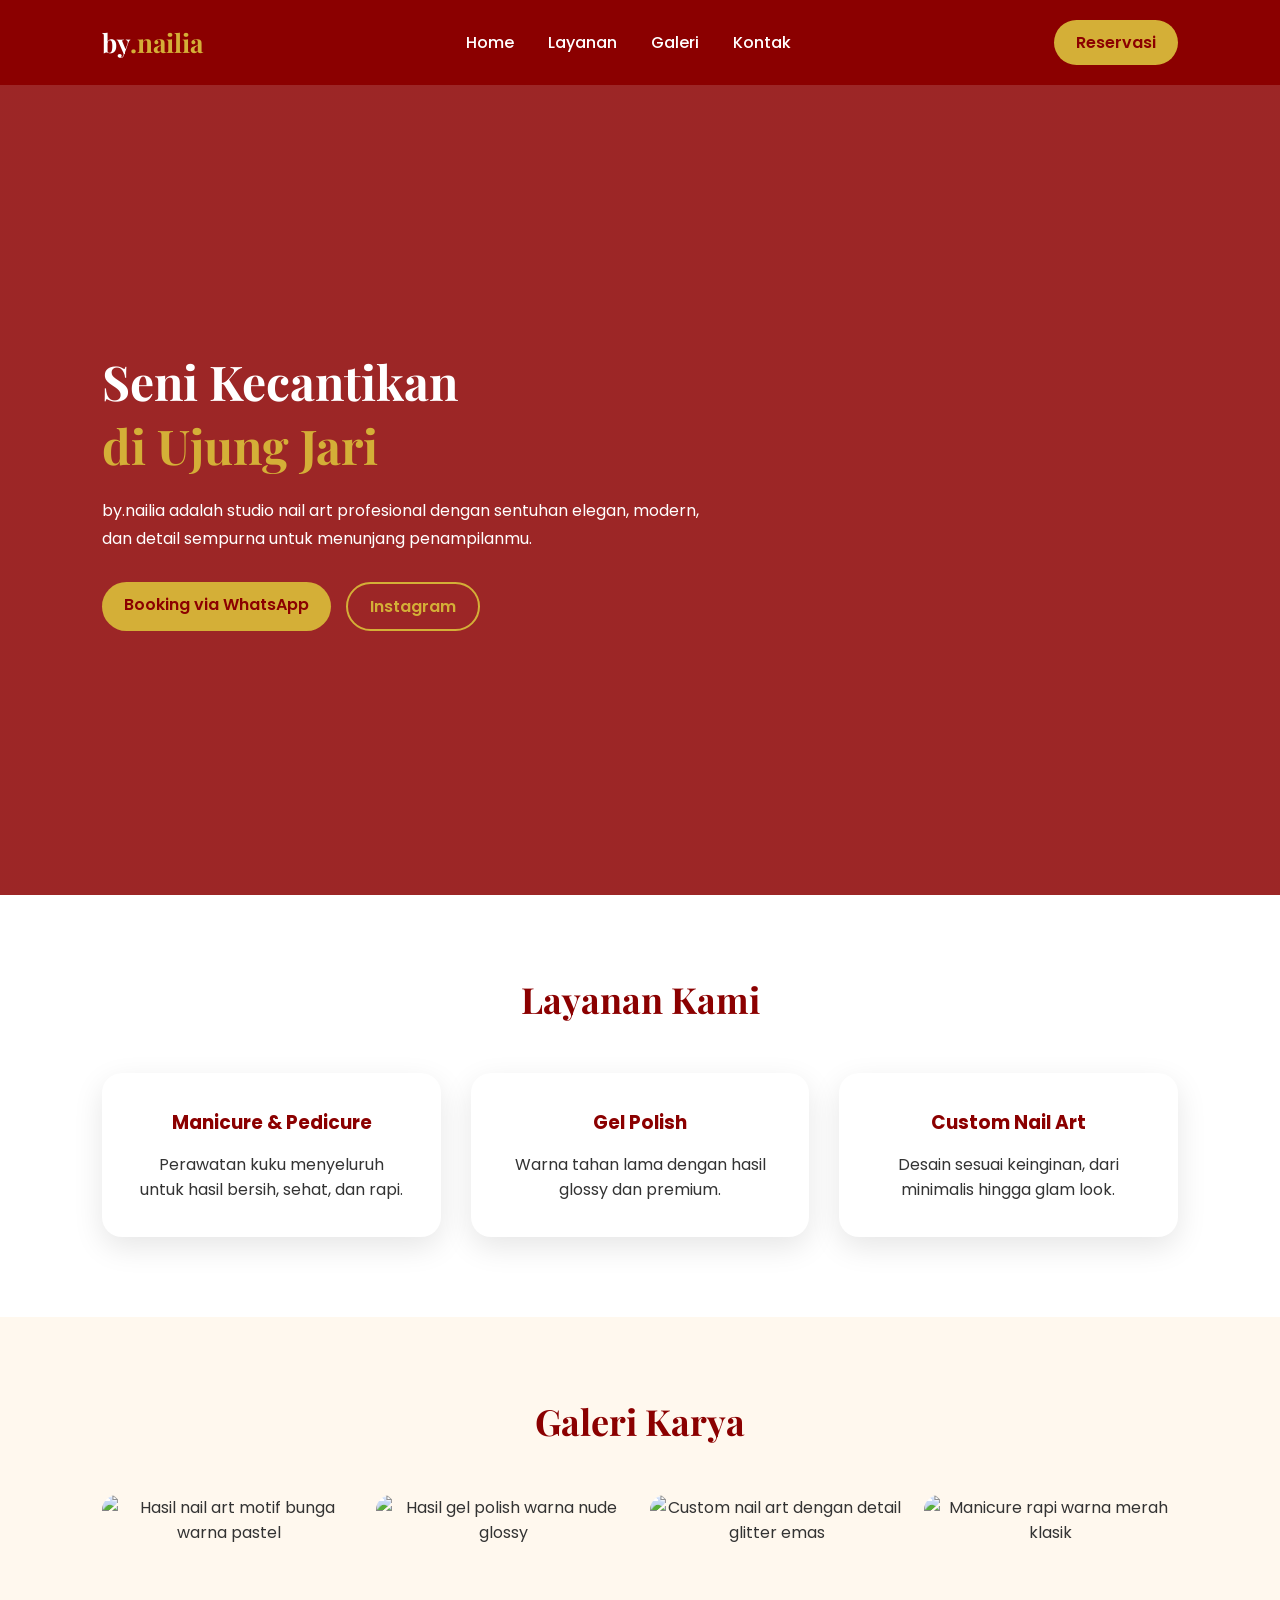
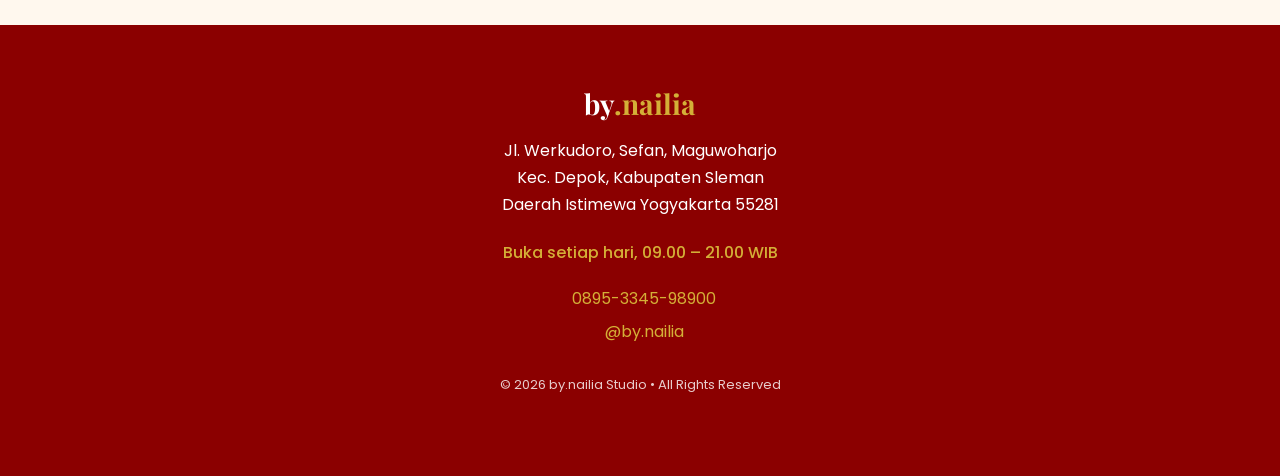
==== commit 129d60eb: "Update index.html update3" ====
--- a/index.html
+++ b/index.html
@@ -1,4 +1,4 @@
-<!DOCTYPE html>
+<!DOCTYPE html> 
 <html lang="id">
 <head>
     <meta charset="UTF-8">
--- a/style.css
+++ b/style.css
@@ -4,10 +4,19 @@
     box-sizing: border-box;
 }
 
+html {
+    scroll-behavior: smooth;
+}
+
 body {
     font-family: 'Poppins', sans-serif;
     background: #fff;
     color: #333;
+}
+
+/* Biar section gak ketutup navbar sticky pas di-scroll via link nav */
+section {
+    scroll-margin-top: 90px;
 }
 
 /* NAVBAR */
@@ -20,6 +29,8 @@
     position: sticky;
     top: 0;
     z-index: 100;
+    flex-wrap: wrap;
+    gap: 12px;
 }
 
 .logo {
@@ -90,6 +101,7 @@
 .hero-btn {
     display: flex;
     gap: 15px;
+    flex-wrap: wrap;
 }
 
 .btn-outline {
@@ -177,6 +189,11 @@
     margin-bottom: 20px;
 }
 
+.jam-operasional {
+    color: #d4af37;
+    font-weight: 500;
+}
+
 .contact a {
     display: block;
     color: #d4af37;
@@ -193,3 +210,63 @@
     opacity: 0.8;
     margin-top: 30px;
 }
+
+/* ===== RESPONSIVE: TABLET & MOBILE ===== */
+@media (max-width: 768px) {
+    .navbar {
+        flex-direction: column;
+        text-align: center;
+        padding: 16px 6%;
+    }
+
+    .navbar nav {
+        display: flex;
+        flex-wrap: wrap;
+        justify-content: center;
+        gap: 8px;
+    }
+
+    .navbar nav a {
+        margin: 0 8px;
+        font-size: 14px;
+    }
+
+    .hero {
+        min-height: 80vh;
+        padding: 0 6%;
+        text-align: center;
+        justify-content: center;
+    }
+
+    .hero-content {
+        max-width: 100%;
+    }
+
+    .hero h1 {
+        font-size: 34px;
+    }
+
+    .hero-btn {
+        justify-content: center;
+    }
+
+    .section {
+        padding: 60px 6%;
+    }
+
+    .section h2 {
+        font-size: 28px;
+    }
+}
+
+@media (max-width: 420px) {
+    .hero h1 {
+        font-size: 28px;
+    }
+
+    .btn-gold,
+    .btn-outline {
+        padding: 10px 16px;
+        font-size: 14px;
+    }
+}
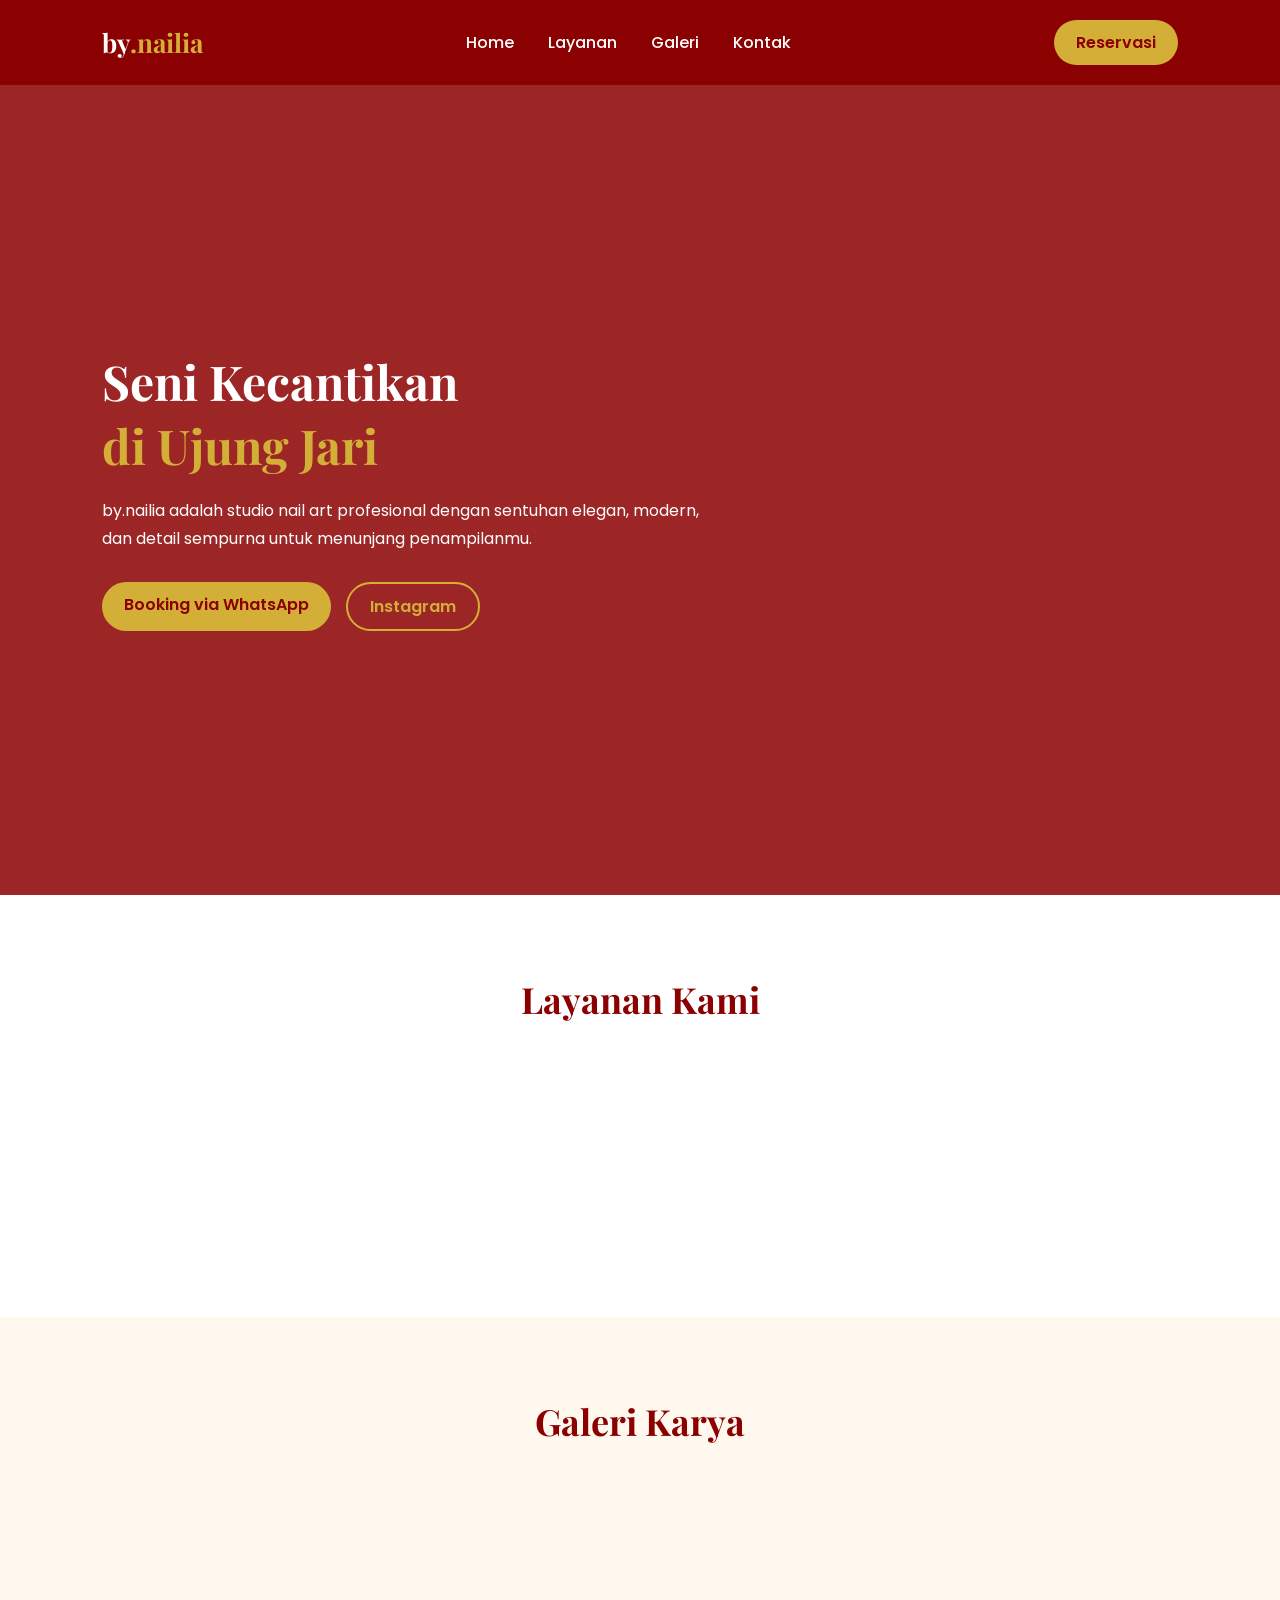
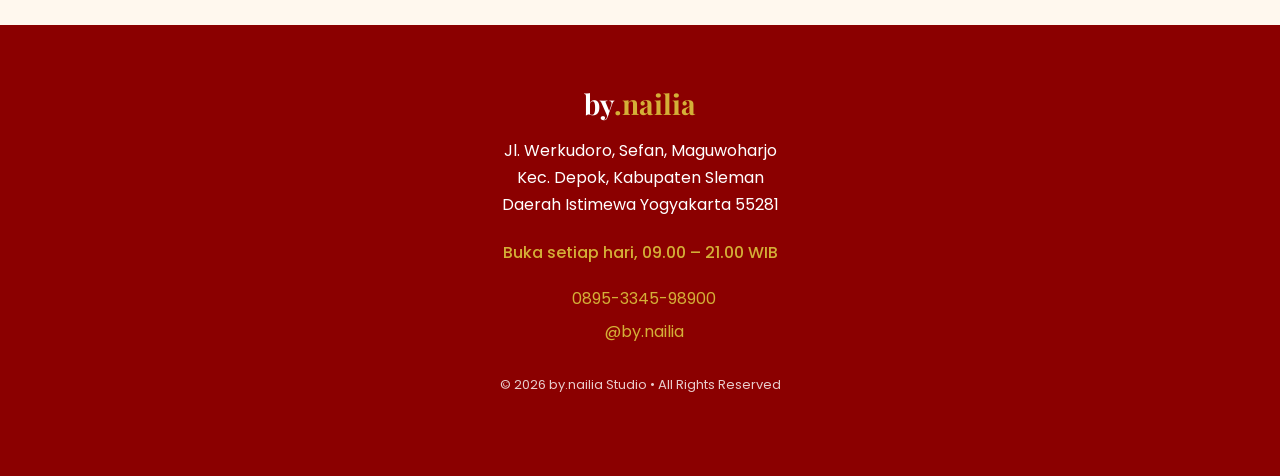
==== commit e8ea01ea: "Update index.html update2" ====
--- a/index.html
+++ b/index.html
@@ -1,4 +1,4 @@
-<!DOCTYPE html> 
+<!DOCTYPE html>
 <html lang="id">
 <head>
     <meta charset="UTF-8">
@@ -57,15 +57,15 @@
 <section id="services" class="section">
     <h2>Layanan Kami</h2>
     <div class="services">
-        <div class="card">
+        <div class="card reveal">
             <h3>Manicure & Pedicure</h3>
             <p>Perawatan kuku menyeluruh untuk hasil bersih, sehat, dan rapi.</p>
         </div>
-        <div class="card">
+        <div class="card reveal">
             <h3>Gel Polish</h3>
             <p>Warna tahan lama dengan hasil glossy dan premium.</p>
         </div>
-        <div class="card">
+        <div class="card reveal">
             <h3>Custom Nail Art</h3>
             <p>Desain sesuai keinginan, dari minimalis hingga glam look.</p>
         </div>
@@ -76,10 +76,10 @@
 <section id="gallery" class="section dark">
     <h2>Galeri Karya</h2>
     <div class="gallery">
-        <img src="https://images.unsplash.com/photo-1604654894610-df63bc536371?q=80&w=800&auto=format&fit=crop" alt="Hasil nail art motif bunga warna pastel">
-        <img src="https://images.unsplash.com/photo-1599695669265-27a36f556942?q=80&w=800&auto=format&fit=crop" alt="Hasil gel polish warna nude glossy">
-        <img src="https://images.unsplash.com/photo-1632973547721-e85d46e30891?q=80&w=800&auto=format&fit=crop" alt="Custom nail art dengan detail glitter emas">
-        <img src="https://images.unsplash.com/photo-1522337360705-8763d39a8204?q=80&w=800&auto=format&fit=crop" alt="Manicure rapi warna merah klasik">
+        <img class="reveal" src="https://images.unsplash.com/photo-1604654894610-df63bc536371?q=80&w=800&auto=format&fit=crop" alt="Hasil nail art motif bunga warna pastel">
+        <img class="reveal" src="https://images.unsplash.com/photo-1599695669265-27a36f556942?q=80&w=800&auto=format&fit=crop" alt="Hasil gel polish warna nude glossy">
+        <img class="reveal" src="https://images.unsplash.com/photo-1632973547721-e85d46e30891?q=80&w=800&auto=format&fit=crop" alt="Custom nail art dengan detail glitter emas">
+        <img class="reveal" src="https://images.unsplash.com/photo-1522337360705-8763d39a8204?q=80&w=800&auto=format&fit=crop" alt="Manicure rapi warna merah klasik">
     </div>
 </section>
 
@@ -111,6 +111,7 @@
     </p>
 </footer>
 
+<script src="animations.js"></script>
 <script>
     lucide.createIcons();
 </script>
--- a/style.css
+++ b/style.css
@@ -270,3 +270,63 @@
         font-size: 14px;
     }
 }
+
+/* ===== ANIMASI ===== */
+
+/* Hero muncul bertahap pas halaman dibuka */
+.hero-content h1 {
+    opacity: 0;
+    animation: fadeInUp 0.9s ease forwards;
+}
+
+.hero-content p {
+    opacity: 0;
+    animation: fadeInUp 0.9s ease 0.2s forwards;
+}
+
+.hero-content .hero-btn {
+    opacity: 0;
+    animation: fadeInUp 0.9s ease 0.4s forwards;
+}
+
+@keyframes fadeInUp {
+    from {
+        opacity: 0;
+        transform: translateY(24px);
+    }
+    to {
+        opacity: 1;
+        transform: translateY(0);
+    }
+}
+
+/* Scroll reveal untuk card & galeri */
+.reveal {
+    opacity: 0;
+    transform: translateY(30px);
+    transition: opacity 0.6s ease, transform 0.6s ease;
+}
+
+.reveal.visible {
+    opacity: 1;
+    transform: translateY(0);
+}
+
+/* Delay bertahap biar gak muncul barengan */
+.services .card:nth-child(1) { transition-delay: 0s; }
+.services .card:nth-child(2) { transition-delay: 0.15s; }
+.services .card:nth-child(3) { transition-delay: 0.3s; }
+
+.gallery img:nth-child(1) { transition-delay: 0s; }
+.gallery img:nth-child(2) { transition-delay: 0.1s; }
+.gallery img:nth-child(3) { transition-delay: 0.2s; }
+.gallery img:nth-child(4) { transition-delay: 0.3s; }
+
+/* Navbar shadow pas discroll */
+.navbar {
+    transition: box-shadow 0.3s ease;
+}
+
+.navbar.scrolled {
+    box-shadow: 0 6px 20px rgba(0,0,0,0.25);
+}
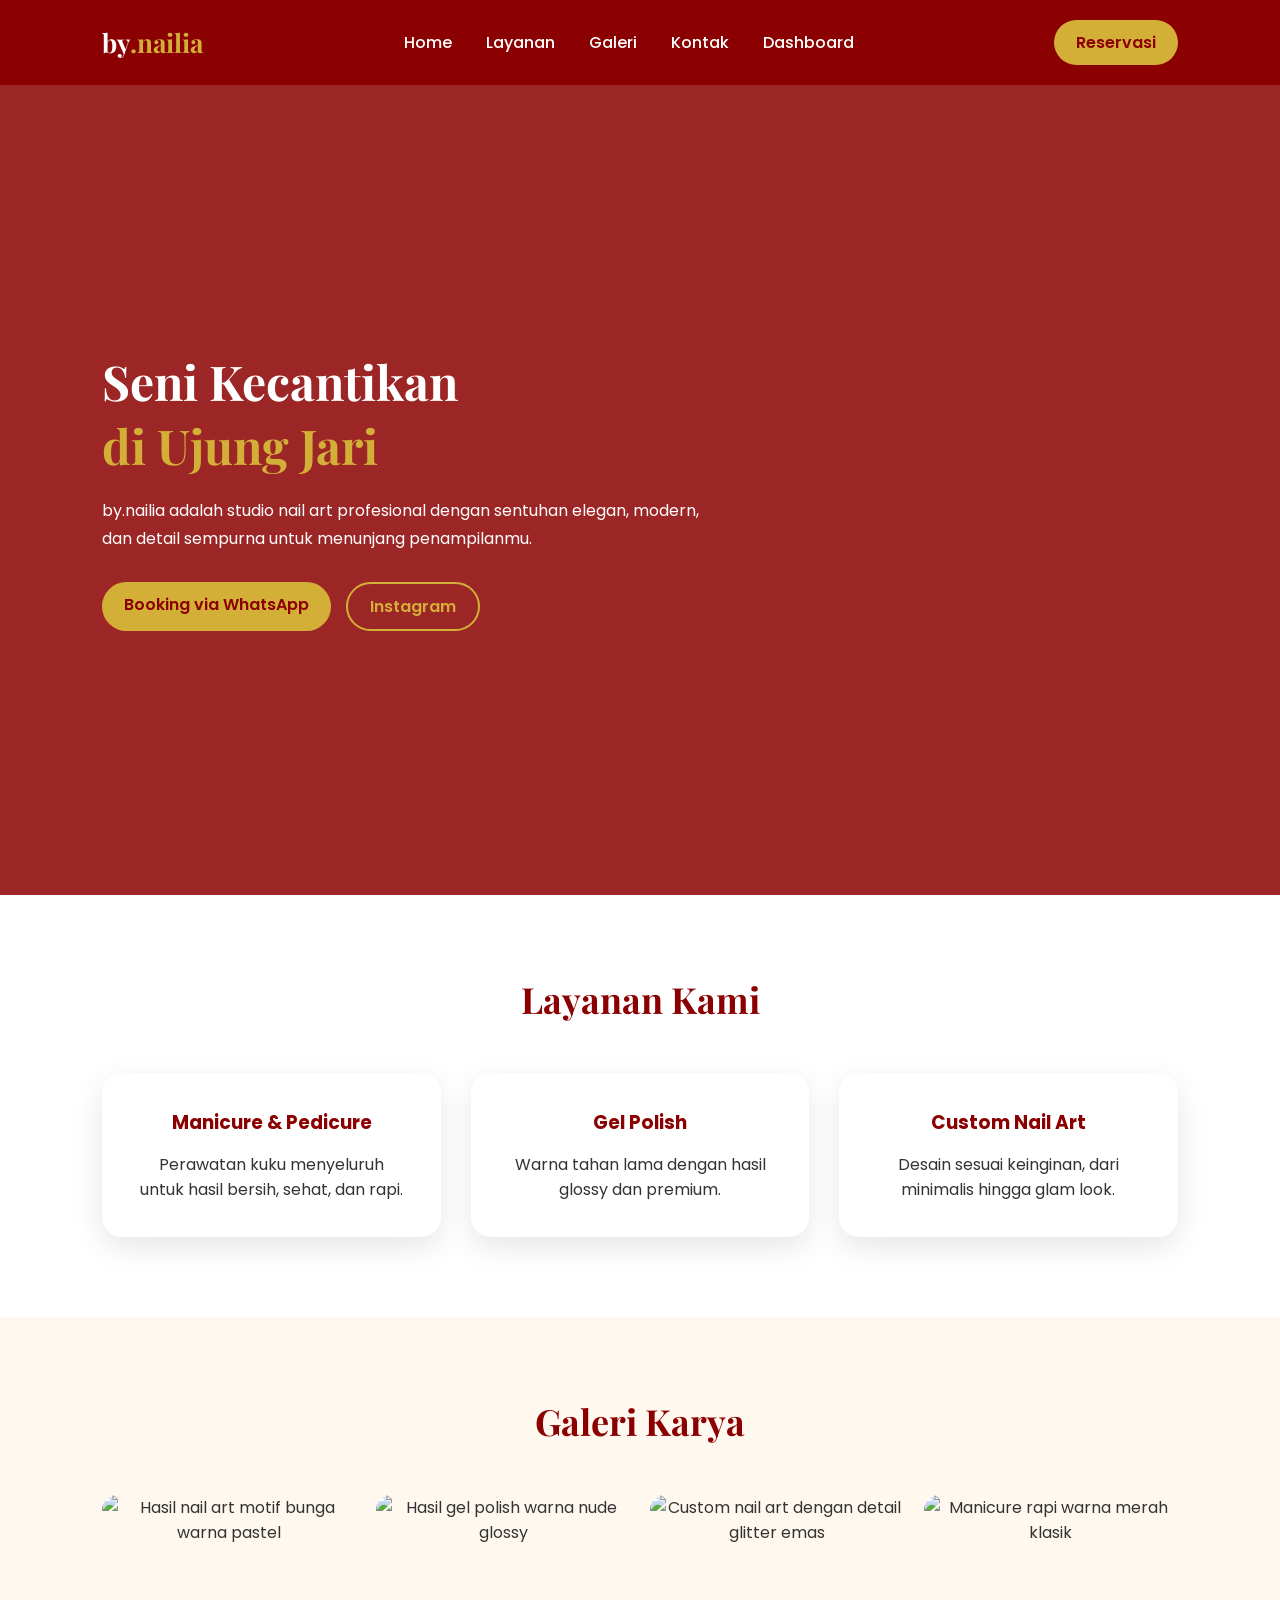
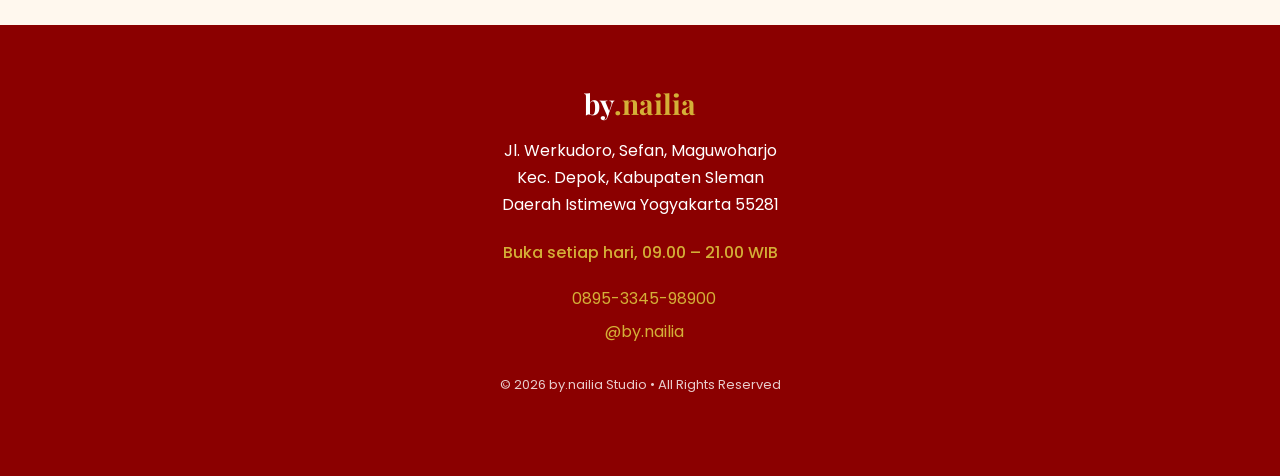
==== commit 563c1823: "Update index.html update3" ====
--- a/index.html
+++ b/index.html
@@ -28,6 +28,7 @@
         <a href="#services">Layanan</a>
         <a href="#gallery">Galeri</a>
         <a href="#contact">Kontak</a>
+        <a href="dashboard.html">Dashboard</a>
     </nav>
     <a href="https://wa.me/62895334598900" target="_blank" class="btn-gold">
         Reservasi
